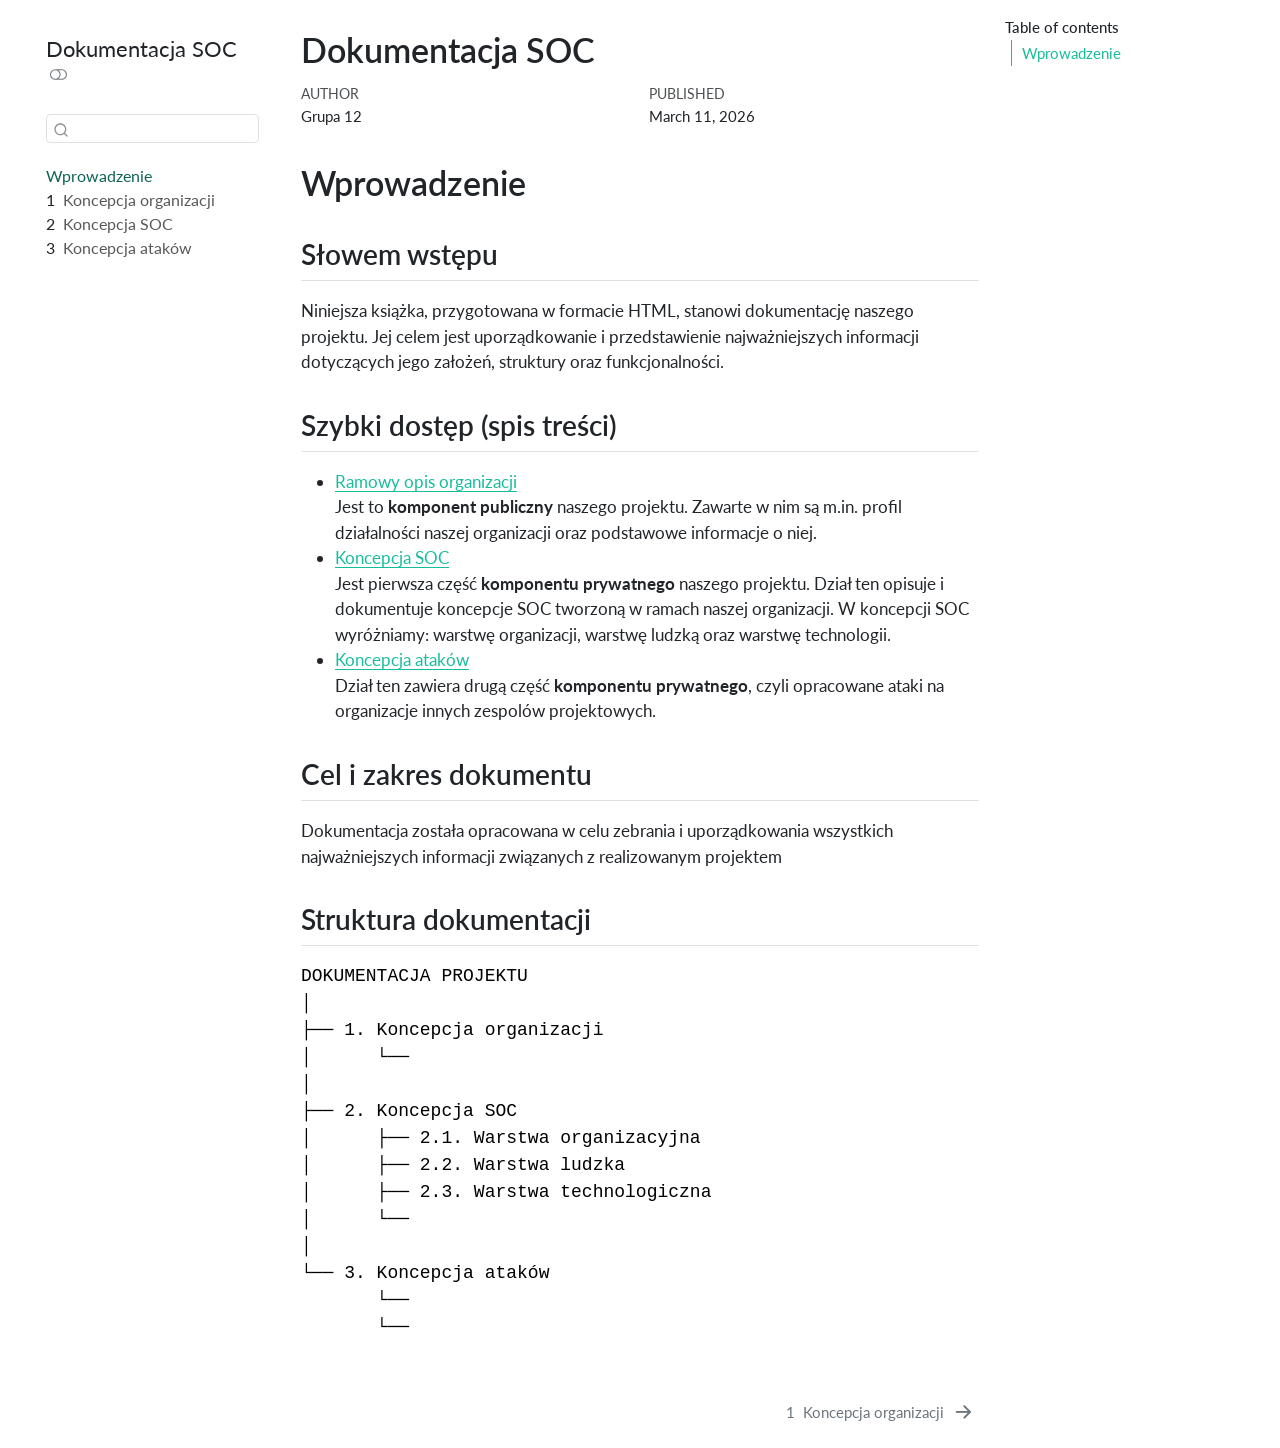
==== _book/index.html @ c085c629 "Initial commit" ====
<!DOCTYPE html>
<html xmlns="http://www.w3.org/1999/xhtml" lang="en" xml:lang="en"><head>

<meta charset="utf-8">
<meta name="generator" content="quarto-1.10.19">

<meta name="viewport" content="width=device-width, initial-scale=1.0, user-scalable=yes">

<meta name="author" content="Grupa 12">
<meta name="dcterms.date" content="2026-03-11">

<title>Dokumentacja SOC</title>
<style>
/* Default styles provided by pandoc.
** See https://pandoc.org/MANUAL.html#variables-for-html for config info.
*/
span.smallcaps{font-variant: small-caps;}
div.columns{display: flex; gap: 1.5em;}
div.column{flex: auto;}
@media screen {
div.columns{gap: min(4vw, 1.5em);}
div.column{overflow-x: auto;}
}
div.hanging-indent{margin-left: 1.5em; text-indent: -1.5em;}
ul.task-list{list-style: none;}
ul.task-list li input[type="checkbox"] {
  width: 0.8em;
  margin: 0 0.8em 0.2em -1em; /* quarto-specific, see https://github.com/quarto-dev/quarto-cli/issues/4556 */ 
  vertical-align: middle;
}
</style>


<script src="site_libs/quarto-nav/quarto-nav.js"></script>
<script src="site_libs/quarto-nav/headroom.min.js"></script>
<script src="site_libs/clipboard/clipboard.min.js"></script>
<script src="site_libs/quarto-search/autocomplete.umd.js"></script>
<script src="site_libs/quarto-search/fuse.min.js"></script>
<script src="site_libs/quarto-search/quarto-search.js"></script>
<meta name="quarto:offset" content="./">
<link href="./publiczny.html" rel="next">
<script src="site_libs/quarto-html/quarto.js" type="module"></script>
<script src="site_libs/quarto-html/tabsets/tabsets.js" type="module"></script>
<script src="site_libs/quarto-html/popper.min.js"></script>
<script src="site_libs/quarto-html/tippy.umd.min.js"></script>
<script src="site_libs/quarto-html/anchor.min.js"></script>
<link href="site_libs/quarto-html/tippy.css" rel="stylesheet">
<link href="site_libs/quarto-html/quarto-syntax-highlighting-bf27225e3a48a9273f3daa8f8e829971.css" rel="stylesheet" class="quarto-color-scheme" id="quarto-text-highlighting-styles">
<link href="site_libs/quarto-html/quarto-syntax-highlighting-dark-b626d73c4c936ccc3cb08be7d45d1df6.css" rel="stylesheet" class="quarto-color-scheme quarto-color-alternate" id="quarto-text-highlighting-styles">
<link href="site_libs/quarto-html/quarto-syntax-highlighting-bf27225e3a48a9273f3daa8f8e829971.css" rel="stylesheet" class="quarto-color-scheme-extra" id="quarto-text-highlighting-styles">
<script src="site_libs/bootstrap/bootstrap.min.js"></script>
<link href="site_libs/bootstrap/bootstrap-icons.css" rel="stylesheet">
<link href="site_libs/bootstrap/bootstrap-f07248834697d125d844cdaf4174b45d.min.css" rel="stylesheet" append-hash="true" class="quarto-color-scheme" id="quarto-bootstrap" data-mode="light">
<link href="site_libs/bootstrap/bootstrap-dark-a64f2b92d8b4b45ab5f5d9261e8b8c9d.min.css" rel="stylesheet" append-hash="true" class="quarto-color-scheme quarto-color-alternate" id="quarto-bootstrap" data-mode="dark">
<link href="site_libs/bootstrap/bootstrap-f07248834697d125d844cdaf4174b45d.min.css" rel="stylesheet" append-hash="true" class="quarto-color-scheme-extra" id="quarto-bootstrap" data-mode="light">
<script id="quarto-search-options" type="application/json">{
  "location": "sidebar",
  "copy-button": false,
  "collapse-after": 3,
  "panel-placement": "start",
  "type": "textbox",
  "limit": 50,
  "keyboard-shortcut": [
    "f",
    "/",
    "s"
  ],
  "show-item-context": false,
  "language": {
    "search-no-results-text": "No results",
    "search-matching-documents-text": "matching documents",
    "search-copy-link-title": "Copy link to search",
    "search-hide-matches-text": "Hide additional matches",
    "search-more-match-text": "more match in this document",
    "search-more-matches-text": "more matches in this document",
    "search-clear-button-title": "Clear",
    "search-text-placeholder": "",
    "search-detached-cancel-button-title": "Cancel",
    "search-submit-button-title": "Submit",
    "search-label": "Search"
  }
}</script>


</head>

<body class="nav-sidebar floating quarto-light"><script id="quarto-html-before-body" type="application/javascript">
    const toggleBodyColorMode = (bsSheetEl) => {
      const mode = bsSheetEl.getAttribute("data-mode");
      const bodyEl = window.document.querySelector("body");
      if (mode === "dark") {
        bodyEl.classList.add("quarto-dark");
        bodyEl.classList.remove("quarto-light");
      } else {
        bodyEl.classList.add("quarto-light");
        bodyEl.classList.remove("quarto-dark");
      }
    }
    const toggleBodyColorPrimary = () => {
      const bsSheetEl = window.document.querySelector("link#quarto-bootstrap:not([rel=disabled-stylesheet])");
      if (bsSheetEl) {
        toggleBodyColorMode(bsSheetEl);
      }
    }
    const setColorSchemeToggle = (alternate) => {
      const toggles = window.document.querySelectorAll('.quarto-color-scheme-toggle');
      for (let i=0; i < toggles.length; i++) {
        const toggle = toggles[i];
        if (toggle) {
          if (alternate) {
            toggle.classList.add("alternate");
          } else {
            toggle.classList.remove("alternate");
          }
        }
      }
    };
    const toggleColorMode = (alternate) => {
      // Switch the stylesheets
      const primaryStylesheets = window.document.querySelectorAll('link.quarto-color-scheme:not(.quarto-color-alternate)');
      const alternateStylesheets = window.document.querySelectorAll('link.quarto-color-scheme.quarto-color-alternate');
      manageTransitions('#quarto-margin-sidebar .nav-link', false);
      if (alternate) {
        // note: dark is layered on light, we don't disable primary!
        enableStylesheet(alternateStylesheets);
        for (const sheetNode of alternateStylesheets) {
          if (sheetNode.id === "quarto-bootstrap") {
            toggleBodyColorMode(sheetNode);
          }
        }
      } else {
        disableStylesheet(alternateStylesheets);
        enableStylesheet(primaryStylesheets)
        toggleBodyColorPrimary();
      }
      manageTransitions('#quarto-margin-sidebar .nav-link', true);
      // Switch the toggles
      setColorSchemeToggle(alternate)
      // Hack to workaround the fact that safari doesn't
      // properly recolor the scrollbar when toggling (#1455)
      if (navigator.userAgent.indexOf('Safari') > 0 && navigator.userAgent.indexOf('Chrome') == -1) {
        manageTransitions("body", false);
        window.scrollTo(0, 1);
        setTimeout(() => {
          window.scrollTo(0, 0);
          manageTransitions("body", true);
        }, 40);
      }
    }
    const disableStylesheet = (stylesheets) => {
      for (let i=0; i < stylesheets.length; i++) {
        const stylesheet = stylesheets[i];
        stylesheet.rel = 'disabled-stylesheet';
      }
    }
    const enableStylesheet = (stylesheets) => {
      for (let i=0; i < stylesheets.length; i++) {
        const stylesheet = stylesheets[i];
        if(stylesheet.rel !== 'stylesheet') { // for Chrome, which will still FOUC without this check
          stylesheet.rel = 'stylesheet';
        }
      }
    }
    const manageTransitions = (selector, allowTransitions) => {
      const els = window.document.querySelectorAll(selector);
      for (let i=0; i < els.length; i++) {
        const el = els[i];
        if (allowTransitions) {
          el.classList.remove('notransition');
        } else {
          el.classList.add('notransition');
        }
      }
    }
    const isFileUrl = () => {
      return window.location.protocol === 'file:';
    }
    const hasAlternateSentinel = () => {
      let styleSentinel = getColorSchemeSentinel();
      if (styleSentinel !== null) {
        return styleSentinel === "alternate";
      } else {
        return false;
      }
    }
    const setStyleSentinel = (alternate) => {
      const value = alternate ? "alternate" : "default";
      if (!isFileUrl()) {
        window.localStorage.setItem("quarto-color-scheme", value);
      } else {
        localAlternateSentinel = value;
      }
    }
    const getColorSchemeSentinel = () => {
      if (!isFileUrl()) {
        const storageValue = window.localStorage.getItem("quarto-color-scheme");
        return storageValue != null ? storageValue : localAlternateSentinel;
      } else {
        return localAlternateSentinel;
      }
    }
    const toggleGiscusIfUsed = (isAlternate, darkModeDefault) => {
      const baseTheme = document.querySelector('#giscus-base-theme')?.value ?? 'light';
      const alternateTheme = document.querySelector('#giscus-alt-theme')?.value ?? 'dark';
      let newTheme = '';
      if(authorPrefersDark) {
        newTheme = isAlternate ? baseTheme : alternateTheme;
      } else {
        newTheme = isAlternate ? alternateTheme : baseTheme;
      }
      const changeGiscusTheme = () => {
        // From: https://github.com/giscus/giscus/issues/336
        const sendMessage = (message) => {
          const iframe = document.querySelector('iframe.giscus-frame');
          if (!iframe) return;
          iframe.contentWindow.postMessage({ giscus: message }, 'https://giscus.app');
        }
        sendMessage({
          setConfig: {
            theme: newTheme
          }
        });
      }
      const isGiscussLoaded = window.document.querySelector('iframe.giscus-frame') !== null;
      if (isGiscussLoaded) {
        changeGiscusTheme();
      }
    };
    const authorPrefersDark = false;
    const darkModeDefault = authorPrefersDark;
      document.querySelector('link#quarto-text-highlighting-styles.quarto-color-scheme-extra').rel = 'disabled-stylesheet';
      document.querySelector('link#quarto-bootstrap.quarto-color-scheme-extra').rel = 'disabled-stylesheet';
    let localAlternateSentinel = darkModeDefault ? 'alternate' : 'default';
    // Dark / light mode switch
    window.quartoToggleColorScheme = () => {
      // Read the current dark / light value
      let toAlternate = !hasAlternateSentinel();
      toggleColorMode(toAlternate);
      setStyleSentinel(toAlternate);
      toggleGiscusIfUsed(toAlternate, darkModeDefault);
      window.dispatchEvent(new Event('resize'));
    };
    // Switch to dark mode if need be
    if (hasAlternateSentinel()) {
      toggleColorMode(true);
    } else {
      toggleColorMode(false);
    }
  </script>

<div id="quarto-search-results"></div>
  <header id="quarto-header" class="headroom fixed-top">
  <nav class="quarto-secondary-nav">
    <div class="container-fluid d-flex">
      <button type="button" class="quarto-btn-toggle btn" data-bs-toggle="collapse" role="button" data-bs-target=".quarto-sidebar-collapse-item" aria-controls="quarto-sidebar" aria-expanded="false" aria-label="Toggle sidebar navigation" onclick="if (window.quartoToggleHeadroom) { window.quartoToggleHeadroom(); }">
        <i class="bi bi-layout-text-sidebar-reverse"></i>
      </button>
        <nav class="quarto-page-breadcrumbs" aria-label="breadcrumb"><ol class="breadcrumb"><li class="breadcrumb-item"><a href="./index.html">Wprowadzenie</a></li></ol></nav>
        <a class="flex-grow-1" role="navigation" data-bs-toggle="collapse" data-bs-target=".quarto-sidebar-collapse-item" aria-controls="quarto-sidebar" aria-expanded="false" aria-label="Toggle sidebar navigation" onclick="if (window.quartoToggleHeadroom) { window.quartoToggleHeadroom(); }">      
        </a>
      <button type="button" class="btn quarto-search-button" aria-label="Search" onclick="window.quartoOpenSearch();">
        <i class="bi bi-search"></i>
      </button>
    </div>
  </nav>
</header>
<!-- content -->
<div id="quarto-content" class="quarto-container page-columns page-rows-contents page-layout-article">
<!-- sidebar -->
  <nav id="quarto-sidebar" class="sidebar collapse collapse-horizontal quarto-sidebar-collapse-item sidebar-navigation floating overflow-auto">
    <div class="pt-lg-2 mt-2 text-left sidebar-header">
    <div class="sidebar-title mb-0 py-0">
      <a href="./">Dokumentacja SOC</a> 
        <div class="sidebar-tools-main">
  <a href="" class="quarto-color-scheme-toggle quarto-navigation-tool  px-1" onclick="window.quartoToggleColorScheme(); return false;" title="Toggle dark mode"><i class="bi"></i></a>
</div>
    </div>
      </div>
        <div class="mt-2 flex-shrink-0 align-items-center">
        <div class="sidebar-search">
        <div id="quarto-search" class="" title="Search"></div>
        </div>
        </div>
    <div class="sidebar-menu-container"> 
    <ul class="list-unstyled mt-1">
        <li class="sidebar-item">
  <div class="sidebar-item-container"> 
  <a href="./index.html" class="sidebar-item-text sidebar-link active">
 <span class="menu-text">Wprowadzenie</span></a>
  </div>
</li>
        <li class="sidebar-item">
  <div class="sidebar-item-container"> 
  <a href="./publiczny.html" class="sidebar-item-text sidebar-link">
 <span class="menu-text"><span class="chapter-number">1</span>&nbsp; <span class="chapter-title">Koncepcja organizacji</span></span></a>
  </div>
</li>
        <li class="sidebar-item">
  <div class="sidebar-item-container"> 
  <a href="./soc.html" class="sidebar-item-text sidebar-link">
 <span class="menu-text"><span class="chapter-number">2</span>&nbsp; <span class="chapter-title">Koncepcja SOC</span></span></a>
  </div>
</li>
        <li class="sidebar-item">
  <div class="sidebar-item-container"> 
  <a href="./atak.html" class="sidebar-item-text sidebar-link">
 <span class="menu-text"><span class="chapter-number">3</span>&nbsp; <span class="chapter-title">Koncepcja ataków</span></span></a>
  </div>
</li>
    </ul>
    </div>
</nav>
<div id="quarto-sidebar-glass" class="quarto-sidebar-collapse-item" data-bs-toggle="collapse" data-bs-target=".quarto-sidebar-collapse-item"></div>
<!-- margin-sidebar -->
    <div id="quarto-margin-sidebar" class="sidebar margin-sidebar">
        <nav id="TOC" role="doc-toc" class="toc-active">
    <h2 id="toc-title">Table of contents</h2>
   
  <ul>
  <li><a href="#wprowadzenie" id="toc-wprowadzenie" class="nav-link active" data-scroll-target="#wprowadzenie">Wprowadzenie</a>
  <ul class="collapse">
  <li><a href="#słowem-wstępu" id="toc-słowem-wstępu" class="nav-link" data-scroll-target="#słowem-wstępu">Słowem wstępu</a></li>
  <li><a href="#szybki-dostęp-spis-treści" id="toc-szybki-dostęp-spis-treści" class="nav-link" data-scroll-target="#szybki-dostęp-spis-treści">Szybki dostęp (spis treści)</a></li>
  <li><a href="#cel-i-zakres-dokumentu" id="toc-cel-i-zakres-dokumentu" class="nav-link" data-scroll-target="#cel-i-zakres-dokumentu">Cel i zakres dokumentu</a></li>
  <li><a href="#struktura-dokumentacji" id="toc-struktura-dokumentacji" class="nav-link" data-scroll-target="#struktura-dokumentacji">Struktura dokumentacji</a></li>
  </ul></li>
  </ul>
</nav>
    </div>
<!-- main -->
<main class="content" id="quarto-document-content">


<header id="title-block-header" class="quarto-title-block default">
<div class="quarto-title">
<h1 class="title">Dokumentacja SOC</h1>
</div>



<div class="quarto-title-meta">

    <div>
    <div class="quarto-title-meta-heading">Author</div>
    <div class="quarto-title-meta-contents">
             <p>Grupa 12 </p>
          </div>
  </div>
    
    <div>
    <div class="quarto-title-meta-heading">Published</div>
    <div class="quarto-title-meta-contents">
      <p class="date">March 11, 2026</p>
    </div>
  </div>
  
    
  </div>
  


</header>


<section id="wprowadzenie" class="level1 unnumbered">
<h1 class="unnumbered">Wprowadzenie</h1>
<section id="słowem-wstępu" class="level2">
<h2 class="anchored" data-anchor-id="słowem-wstępu">Słowem wstępu</h2>
<p>Niniejsza książka, przygotowana w formacie HTML, stanowi dokumentację naszego projektu. Jej celem jest uporządkowanie i przedstawienie najważniejszych informacji dotyczących jego założeń, struktury oraz funkcjonalności.</p>
</section>
<section id="szybki-dostęp-spis-treści" class="level2">
<h2 class="anchored" data-anchor-id="szybki-dostęp-spis-treści">Szybki dostęp (spis treści)</h2>
<ul>
<li><a href="./publiczny.html">Ramowy opis organizacji</a> <br> Jest to <strong>komponent publiczny</strong> naszego projektu. Zawarte w nim są m.in. profil działalności naszej organizacji oraz podstawowe informacje o niej.</li>
<li><a href="./soc.html">Koncepcja SOC</a><br> Jest pierwsza część <strong>komponentu prywatnego</strong> naszego projektu. Dział ten opisuje i dokumentuje koncepcje SOC tworzoną w ramach naszej organizacji. W koncepcji SOC wyróżniamy: warstwę organizacji, warstwę ludzką oraz warstwę technologii.</li>
<li><a href="./atak.html">Koncepcja ataków</a><br> Dział ten zawiera drugą część <strong>komponentu prywatnego</strong>, czyli opracowane ataki na organizacje innych zespolów projektowych.</li>
</ul>
</section>
<section id="cel-i-zakres-dokumentu" class="level2">
<h2 class="anchored" data-anchor-id="cel-i-zakres-dokumentu">Cel i zakres dokumentu</h2>
<p>Dokumentacja została opracowana w celu zebrania i uporządkowania wszystkich najważniejszych informacji związanych z realizowanym projektem</p>
</section>
<section id="struktura-dokumentacji" class="level2">
<h2 class="anchored" data-anchor-id="struktura-dokumentacji">Struktura dokumentacji</h2>
<pre style="font-size: 18px;">DOKUMENTACJA PROJEKTU 
│
├── 1. Koncepcja organizacji
│      └──
│
├── 2. Koncepcja SOC
│      ├── 2.1. Warstwa organizacyjna
│      ├── 2.2. Warstwa ludzka
│      ├── 2.3. Warstwa technologiczna
│      └── 
│
└── 3. Koncepcja ataków
       └──
       └──
</pre>


</section>
</section>

</main> <!-- /main -->
<script id="quarto-html-after-body" type="application/javascript">
  window.document.addEventListener("DOMContentLoaded", function (event) {
    // Ensure there is a toggle, if there isn't float one in the top right
    if (window.document.querySelector('.quarto-color-scheme-toggle') === null) {
      const a = window.document.createElement('a');
      a.classList.add('top-right');
      a.classList.add('quarto-color-scheme-toggle');
      a.href = "";
      a.onclick = function() { try { window.quartoToggleColorScheme(); } catch {} return false; };
      const i = window.document.createElement("i");
      i.classList.add('bi');
      a.appendChild(i);
      window.document.body.appendChild(a);
    }
    setColorSchemeToggle(hasAlternateSentinel())
    const icon = "";
    const anchorJS = new window.AnchorJS();
    anchorJS.options = {
      placement: 'right',
      icon: icon
    };
    anchorJS.add('.anchored');
    const isCodeAnnotation = (el) => {
      for (const clz of el.classList) {
        if (clz.startsWith('code-annotation-')) {                     
          return true;
        }
      }
      return false;
    }
    const onCopySuccess = function(e) {
      // button target
      const button = e.trigger;
      // don't keep focus
      button.blur();
      // flash "checked"
      button.classList.add('code-copy-button-checked');
      var currentTitle = button.getAttribute("title");
      button.setAttribute("title", "Copied!");
      let tooltip;
      if (window.bootstrap) {
        button.setAttribute("data-bs-toggle", "tooltip");
        button.setAttribute("data-bs-placement", "left");
        button.setAttribute("data-bs-title", "Copied!");
        tooltip = new bootstrap.Tooltip(button, 
          { trigger: "manual", 
            customClass: "code-copy-button-tooltip",
            offset: [0, -8]});
        tooltip.show();    
      }
      setTimeout(function() {
        if (tooltip) {
          tooltip.hide();
          button.removeAttribute("data-bs-title");
          button.removeAttribute("data-bs-toggle");
          button.removeAttribute("data-bs-placement");
        }
        button.setAttribute("title", currentTitle);
        button.classList.remove('code-copy-button-checked');
      }, 1000);
      // clear code selection
      e.clearSelection();
    }
    const getTextToCopy = function(trigger) {
      const outerScaffold = trigger.parentElement.cloneNode(true);
      const codeEl = outerScaffold.querySelector('code');
      for (const childEl of codeEl.children) {
        if (isCodeAnnotation(childEl)) {
          childEl.remove();
        }
      }
      return codeEl.innerText;
    }
    const clipboard = new window.ClipboardJS('.code-copy-button:not([data-in-quarto-modal])', {
      text: getTextToCopy
    });
    clipboard.on('success', onCopySuccess);
    if (window.document.getElementById('quarto-embedded-source-code-modal')) {
      const clipboardModal = new window.ClipboardJS('.code-copy-button[data-in-quarto-modal]', {
        text: getTextToCopy,
        container: window.document.getElementById('quarto-embedded-source-code-modal')
      });
      clipboardModal.on('success', onCopySuccess);
    }
      var localhostRegex = new RegExp(/^(?:http|https):\/\/localhost\:?[0-9]*\//);
      var mailtoRegex = new RegExp(/^mailto:/);
        var filterRegex = new RegExp('/' + window.location.host + '/');
      var isInternal = (href) => {
          return filterRegex.test(href) || localhostRegex.test(href) || mailtoRegex.test(href);
      }
      // Inspect non-navigation links and adorn them if external
     var links = window.document.querySelectorAll('a[href]:not(.nav-link):not(.navbar-brand):not(.toc-action):not(.sidebar-link):not(.sidebar-item-toggle):not(.pagination-link):not(.no-external):not([aria-hidden]):not(.dropdown-item):not(.quarto-navigation-tool):not(.about-link)');
      for (var i=0; i<links.length; i++) {
        const link = links[i];
        if (!isInternal(link.href)) {
          // undo the damage that might have been done by quarto-nav.js in the case of
          // links that we want to consider external
          if (link.dataset.originalHref !== undefined) {
            link.href = link.dataset.originalHref;
          }
        }
      }
    function tippyHover(el, contentFn, onTriggerFn, onUntriggerFn) {
      const config = {
        allowHTML: true,
        maxWidth: 500,
        delay: 100,
        arrow: false,
        appendTo: function(el) {
            return el.parentElement;
        },
        interactive: true,
        interactiveBorder: 10,
        theme: 'quarto',
        placement: 'bottom-start',
      };
      if (contentFn) {
        config.content = contentFn;
      }
      if (onTriggerFn) {
        config.onTrigger = onTriggerFn;
      }
      if (onUntriggerFn) {
        config.onUntrigger = onUntriggerFn;
      }
      window.tippy(el, config); 
    }
    const noterefs = window.document.querySelectorAll('a[role="doc-noteref"]');
    for (var i=0; i<noterefs.length; i++) {
      const ref = noterefs[i];
      tippyHover(ref, function() {
        // use id or data attribute instead here
        let href = ref.getAttribute('data-footnote-href') || ref.getAttribute('href');
        try { href = new URL(href).hash; } catch {}
        const id = href.replace(/^#\/?/, "");
        const note = window.document.getElementById(id);
        if (note) {
          return note.innerHTML;
        } else {
          return "";
        }
      });
    }
    const xrefs = window.document.querySelectorAll('a.quarto-xref');
    const processXRef = (id, note) => {
      // Strip column container classes
      const stripColumnClz = (el) => {
        el.classList.remove("page-full", "page-columns");
        if (el.children) {
          for (const child of el.children) {
            stripColumnClz(child);
          }
        }
      }
      stripColumnClz(note)
      if (id === null || id.startsWith('sec-')) {
        // Special case sections, only their first couple elements
        const container = document.createElement("div");
        if (note.children && note.children.length > 2) {
          container.appendChild(note.children[0].cloneNode(true));
          for (let i = 1; i < note.children.length; i++) {
            const child = note.children[i];
            if (child.tagName === "P" && child.innerText === "") {
              continue;
            } else {
              container.appendChild(child.cloneNode(true));
              break;
            }
          }
          if (window.Quarto?.typesetMath) {
            window.Quarto.typesetMath(container);
          }
          return container.innerHTML
        } else {
          if (window.Quarto?.typesetMath) {
            window.Quarto.typesetMath(note);
          }
          return note.innerHTML;
        }
      } else {
        // Remove any anchor links if they are present
        const anchorLink = note.querySelector('a.anchorjs-link');
        if (anchorLink) {
          anchorLink.remove();
        }
        if (window.Quarto?.typesetMath) {
          window.Quarto.typesetMath(note);
        }
        if (note.classList.contains("callout")) {
          return note.outerHTML;
        } else {
          return note.innerHTML;
        }
      }
    }
    for (var i=0; i<xrefs.length; i++) {
      const xref = xrefs[i];
      tippyHover(xref, undefined, function(instance) {
        instance.disable();
        let url = xref.getAttribute('href');
        let hash = undefined; 
        if (url.startsWith('#')) {
          hash = url;
        } else {
          try { hash = new URL(url).hash; } catch {}
        }
        if (hash) {
          const id = hash.replace(/^#\/?/, "");
          const note = window.document.getElementById(id);
          if (note !== null) {
            try {
              const html = processXRef(id, note.cloneNode(true));
              instance.setContent(html);
            } finally {
              instance.enable();
              instance.show();
            }
          } else {
            // See if we can fetch this
            fetch(url.split('#')[0])
            .then(res => res.text())
            .then(html => {
              const parser = new DOMParser();
              const htmlDoc = parser.parseFromString(html, "text/html");
              const note = htmlDoc.getElementById(id);
              if (note !== null) {
                const html = processXRef(id, note);
                instance.setContent(html);
              } 
            }).finally(() => {
              instance.enable();
              instance.show();
            });
          }
        } else {
          // See if we can fetch a full url (with no hash to target)
          // This is a special case and we should probably do some content thinning / targeting
          fetch(url)
          .then(res => res.text())
          .then(html => {
            const parser = new DOMParser();
            const htmlDoc = parser.parseFromString(html, "text/html");
            const note = htmlDoc.querySelector('main.content');
            if (note !== null) {
              // This should only happen for chapter cross references
              // (since there is no id in the URL)
              // remove the first header
              if (note.children.length > 0 && note.children[0].tagName === "HEADER") {
                note.children[0].remove();
              }
              const html = processXRef(null, note);
              instance.setContent(html);
            } 
          }).finally(() => {
            instance.enable();
            instance.show();
          });
        }
      }, function(instance) {
      });
    }
        let selectedAnnoteEl;
        const selectorForAnnotation = ( cell, annotation) => {
          let cellAttr = 'data-code-cell="' + cell + '"';
          let lineAttr = 'data-code-annotation="' +  annotation + '"';
          const selector = 'span[' + cellAttr + '][' + lineAttr + ']';
          return selector;
        }
        const selectCodeLines = (annoteEl) => {
          const doc = window.document;
          const targetCell = annoteEl.getAttribute("data-target-cell");
          const targetAnnotation = annoteEl.getAttribute("data-target-annotation");
          const annoteSpan = window.document.querySelector(selectorForAnnotation(targetCell, targetAnnotation));
          const lines = annoteSpan.getAttribute("data-code-lines").split(",");
          const lineIds = lines.map((line) => {
            return targetCell + "-" + line;
          })
          let top = null;
          let height = null;
          let parent = null;
          if (lineIds.length > 0) {
              //compute the position of the single el (top and bottom and make a div)
              const el = window.document.getElementById(lineIds[0]);
              top = el.offsetTop;
              height = el.offsetHeight;
              parent = el.parentElement.parentElement;
            if (lineIds.length > 1) {
              const lastEl = window.document.getElementById(lineIds[lineIds.length - 1]);
              const bottom = lastEl.offsetTop + lastEl.offsetHeight;
              height = bottom - top;
            }
            if (top !== null && height !== null && parent !== null) {
              // cook up a div (if necessary) and position it 
              let div = window.document.getElementById("code-annotation-line-highlight");
              if (div === null) {
                div = window.document.createElement("div");
                div.setAttribute("id", "code-annotation-line-highlight");
                div.style.position = 'absolute';
                parent.appendChild(div);
              }
              div.style.top = top - 2 + "px";
              div.style.height = height + 4 + "px";
              div.style.left = 0;
              let gutterDiv = window.document.getElementById("code-annotation-line-highlight-gutter");
              if (gutterDiv === null) {
                gutterDiv = window.document.createElement("div");
                gutterDiv.setAttribute("id", "code-annotation-line-highlight-gutter");
                gutterDiv.style.position = 'absolute';
                const codeCell = window.document.getElementById(targetCell);
                const gutter = codeCell.querySelector('.code-annotation-gutter');
                gutter.appendChild(gutterDiv);
              }
              gutterDiv.style.top = top - 2 + "px";
              gutterDiv.style.height = height + 4 + "px";
            }
            selectedAnnoteEl = annoteEl;
          }
        };
        const unselectCodeLines = () => {
          const elementsIds = ["code-annotation-line-highlight", "code-annotation-line-highlight-gutter"];
          elementsIds.forEach((elId) => {
            const div = window.document.getElementById(elId);
            if (div) {
              div.remove();
            }
          });
          selectedAnnoteEl = undefined;
        };
          // Handle positioning of the toggle
      window.addEventListener(
        "resize",
        throttle(() => {
          elRect = undefined;
          if (selectedAnnoteEl) {
            selectCodeLines(selectedAnnoteEl);
          }
        }, 10)
      );
      function throttle(fn, ms) {
      let throttle = false;
      let timer;
        return (...args) => {
          if(!throttle) { // first call gets through
              fn.apply(this, args);
              throttle = true;
          } else { // all the others get throttled
              if(timer) clearTimeout(timer); // cancel #2
              timer = setTimeout(() => {
                fn.apply(this, args);
                timer = throttle = false;
              }, ms);
          }
        };
      }
        // Attach click handler to the DT
        const annoteDls = window.document.querySelectorAll('dt[data-target-cell]');
        for (const annoteDlNode of annoteDls) {
          annoteDlNode.addEventListener('click', (event) => {
            const clickedEl = event.target;
            if (clickedEl !== selectedAnnoteEl) {
              unselectCodeLines();
              const activeEl = window.document.querySelector('dt[data-target-cell].code-annotation-active');
              if (activeEl) {
                activeEl.classList.remove('code-annotation-active');
              }
              selectCodeLines(clickedEl);
              clickedEl.classList.add('code-annotation-active');
            } else {
              // Unselect the line
              unselectCodeLines();
              clickedEl.classList.remove('code-annotation-active');
            }
          });
        }
    const findCites = (el) => {
      const parentEl = el.parentElement;
      if (parentEl) {
        const cites = parentEl.dataset.cites;
        if (cites) {
          return {
            el,
            cites: cites.split(' ')
          };
        } else {
          return findCites(el.parentElement)
        }
      } else {
        return undefined;
      }
    };
    var bibliorefs = window.document.querySelectorAll('a[role="doc-biblioref"]');
    for (var i=0; i<bibliorefs.length; i++) {
      const ref = bibliorefs[i];
      const citeInfo = findCites(ref);
      if (citeInfo) {
        tippyHover(citeInfo.el, function() {
          var popup = window.document.createElement('div');
          citeInfo.cites.forEach(function(cite) {
            var citeDiv = window.document.createElement('div');
            citeDiv.classList.add('hanging-indent');
            citeDiv.classList.add('csl-entry');
            var biblioDiv = window.document.getElementById('ref-' + cite);
            if (biblioDiv) {
              citeDiv.innerHTML = biblioDiv.innerHTML;
            }
            popup.appendChild(citeDiv);
          });
          return popup.innerHTML;
        });
      }
    }
  });
  </script>
<nav class="page-navigation">
  <div class="nav-page nav-page-previous">
  </div>
  <div class="nav-page nav-page-next">
      <a href="./publiczny.html" class="pagination-link" aria-label="Koncepcja organizacji">
        <span class="nav-page-text"><span class="chapter-number">1</span>&nbsp; <span class="chapter-title">Koncepcja organizacji</span></span> <i class="bi bi-arrow-right-short"></i>
      </a>
  </div>
</nav>
</div> <!-- /content -->




</body></html>
---- _book/site_libs/quarto-html/tippy.css ----
.tippy-box[data-animation=fade][data-state=hidden]{opacity:0}[data-tippy-root]{max-width:calc(100vw - 10px)}.tippy-box{position:relative;background-color:#333;color:#fff;border-radius:4px;font-size:14px;line-height:1.4;white-space:normal;outline:0;transition-property:transform,visibility,opacity}.tippy-box[data-placement^=top]>.tippy-arrow{bottom:0}.tippy-box[data-placement^=top]>.tippy-arrow:before{bottom:-7px;left:0;border-width:8px 8px 0;border-top-color:initial;transform-origin:center top}.tippy-box[data-placement^=bottom]>.tippy-arrow{top:0}.tippy-box[data-placement^=bottom]>.tippy-arrow:before{top:-7px;left:0;border-width:0 8px 8px;border-bottom-color:initial;transform-origin:center bottom}.tippy-box[data-placement^=left]>.tippy-arrow{right:0}.tippy-box[data-placement^=left]>.tippy-arrow:before{border-width:8px 0 8px 8px;border-left-color:initial;right:-7px;transform-origin:center left}.tippy-box[data-placement^=right]>.tippy-arrow{left:0}.tippy-box[data-placement^=right]>.tippy-arrow:before{left:-7px;border-width:8px 8px 8px 0;border-right-color:initial;transform-origin:center right}.tippy-box[data-inertia][data-state=visible]{transition-timing-function:cubic-bezier(.54,1.5,.38,1.11)}.tippy-arrow{width:16px;height:16px;color:#333}.tippy-arrow:before{content:"";position:absolute;border-color:transparent;border-style:solid}.tippy-content{position:relative;padding:5px 9px;z-index:1}
---- _book/site_libs/quarto-html/quarto-syntax-highlighting-bf27225e3a48a9273f3daa8f8e829971.css ----
/* quarto syntax highlight colors */
:root {
  --quarto-hl-ot-color: #003B4F;
  --quarto-hl-at-color: #657422;
  --quarto-hl-ss-color: #20794D;
  --quarto-hl-an-color: #5E5E5E;
  --quarto-hl-fu-color: #4758AB;
  --quarto-hl-st-color: #20794D;
  --quarto-hl-cf-color: #003B4F;
  --quarto-hl-op-color: #5E5E5E;
  --quarto-hl-er-color: #AD0000;
  --quarto-hl-bn-color: #AD0000;
  --quarto-hl-al-color: #AD0000;
  --quarto-hl-va-color: #111111;
  --quarto-hl-bu-color: inherit;
  --quarto-hl-ex-color: inherit;
  --quarto-hl-pp-color: #AD0000;
  --quarto-hl-in-color: #5E5E5E;
  --quarto-hl-vs-color: #20794D;
  --quarto-hl-wa-color: #5E5E5E;
  --quarto-hl-do-color: #5E5E5E;
  --quarto-hl-im-color: #00769E;
  --quarto-hl-ch-color: #20794D;
  --quarto-hl-dt-color: #AD0000;
  --quarto-hl-fl-color: #AD0000;
  --quarto-hl-co-color: #5E5E5E;
  --quarto-hl-cv-color: #5E5E5E;
  --quarto-hl-cn-color: #8f5902;
  --quarto-hl-sc-color: #5E5E5E;
  --quarto-hl-dv-color: #AD0000;
  --quarto-hl-kw-color: #003B4F;
}

/* other quarto variables */
:root {
  --quarto-font-monospace: SFMono-Regular, Menlo, Monaco, Consolas, "Liberation Mono", "Courier New", monospace;
}

/* syntax highlight based on Pandoc's rules */
pre > code.sourceCode > span {
  color: #003B4F;
}

code.sourceCode > span {
  color: #003B4F;
}

div.sourceCode,
div.sourceCode pre.sourceCode {
  color: #003B4F;
}

/* Normal */
code span {
  color: #003B4F;
}

/* Alert */
code span.al {
  color: #AD0000;
  font-style: inherit;
}

/* Annotation */
code span.an {
  color: #5E5E5E;
  font-style: inherit;
}

/* Attribute */
code span.at {
  color: #657422;
  font-style: inherit;
}

/* BaseN */
code span.bn {
  color: #AD0000;
  font-style: inherit;
}

/* BuiltIn */
code span.bu {
  font-style: inherit;
}

/* ControlFlow */
code span.cf {
  color: #003B4F;
  font-weight: bold;
  font-style: inherit;
}

/* Char */
code span.ch {
  color: #20794D;
  font-style: inherit;
}

/* Constant */
code span.cn {
  color: #8f5902;
  font-style: inherit;
}

/* Comment */
code span.co {
  color: #5E5E5E;
  font-style: inherit;
}

/* CommentVar */
code span.cv {
  color: #5E5E5E;
  font-style: italic;
}

/* Documentation */
code span.do {
  color: #5E5E5E;
  font-style: italic;
}

/* DataType */
code span.dt {
  color: #AD0000;
  font-style: inherit;
}

/* DecVal */
code span.dv {
  color: #AD0000;
  font-style: inherit;
}

/* Error */
code span.er {
  color: #AD0000;
  font-style: inherit;
}

/* Extension */
code span.ex {
  font-style: inherit;
}

/* Float */
code span.fl {
  color: #AD0000;
  font-style: inherit;
}

/* Function */
code span.fu {
  color: #4758AB;
  font-style: inherit;
}

/* Import */
code span.im {
  color: #00769E;
  font-style: inherit;
}

/* Information */
code span.in {
  color: #5E5E5E;
  font-style: inherit;
}

/* Keyword */
code span.kw {
  color: #003B4F;
  font-weight: bold;
  font-style: inherit;
}

/* Operator */
code span.op {
  color: #5E5E5E;
  font-style: inherit;
}

/* Other */
code span.ot {
  color: #003B4F;
  font-style: inherit;
}

/* Preprocessor */
code span.pp {
  color: #AD0000;
  font-style: inherit;
}

/* SpecialChar */
code span.sc {
  color: #5E5E5E;
  font-style: inherit;
}

/* SpecialString */
code span.ss {
  color: #20794D;
  font-style: inherit;
}

/* String */
code span.st {
  color: #20794D;
  font-style: inherit;
}

/* Variable */
code span.va {
  color: #111111;
  font-style: inherit;
}

/* VerbatimString */
code span.vs {
  color: #20794D;
  font-style: inherit;
}

/* Warning */
code span.wa {
  color: #5E5E5E;
  font-style: italic;
}

.prevent-inlining {
  content: "</";
}

/*# sourceMappingURL=8be38f48d34c45af72792cbd699585e7.css.map */
---- _book/site_libs/quarto-html/quarto-syntax-highlighting-dark-b626d73c4c936ccc3cb08be7d45d1df6.css ----
/* quarto syntax highlight colors */
:root {
  --quarto-hl-al-color: #f07178;
  --quarto-hl-an-color: #d4d0ab;
  --quarto-hl-at-color: #00e0e0;
  --quarto-hl-bn-color: #d4d0ab;
  --quarto-hl-bu-color: #abe338;
  --quarto-hl-ch-color: #abe338;
  --quarto-hl-co-color: #f8f8f2;
  --quarto-hl-cv-color: #ffd700;
  --quarto-hl-cn-color: #ffd700;
  --quarto-hl-cf-color: #ffa07a;
  --quarto-hl-dt-color: #ffa07a;
  --quarto-hl-dv-color: #d4d0ab;
  --quarto-hl-do-color: #f8f8f2;
  --quarto-hl-er-color: #f07178;
  --quarto-hl-ex-color: #00e0e0;
  --quarto-hl-fl-color: #d4d0ab;
  --quarto-hl-fu-color: #ffa07a;
  --quarto-hl-im-color: #abe338;
  --quarto-hl-in-color: #d4d0ab;
  --quarto-hl-kw-color: #ffa07a;
  --quarto-hl-op-color: #ffa07a;
  --quarto-hl-ot-color: #00e0e0;
  --quarto-hl-pp-color: #dcc6e0;
  --quarto-hl-re-color: #00e0e0;
  --quarto-hl-sc-color: #abe338;
  --quarto-hl-ss-color: #abe338;
  --quarto-hl-st-color: #abe338;
  --quarto-hl-va-color: #00e0e0;
  --quarto-hl-vs-color: #abe338;
  --quarto-hl-wa-color: #dcc6e0;
}

/* other quarto variables */
:root {
  --quarto-font-monospace: SFMono-Regular, Menlo, Monaco, Consolas, "Liberation Mono", "Courier New", monospace;
}

/* syntax highlight based on Pandoc's rules */
pre > code.sourceCode > span {
  color: #f8f8f2;
}

code.sourceCode > span {
  color: #f8f8f2;
}

div.sourceCode,
div.sourceCode pre.sourceCode {
  color: #f8f8f2;
}

/* Normal */
code span {
  color: #f8f8f2;
}

/* Alert */
code span.al {
  color: #f07178;
}

/* Annotation */
code span.an {
  color: #d4d0ab;
}

/* Attribute */
code span.at {
  color: #00e0e0;
}

/* BaseN */
code span.bn {
  color: #d4d0ab;
}

/* BuiltIn */
code span.bu {
  color: #abe338;
}

/* ControlFlow */
code span.cf {
  font-weight: bold;
  color: #ffa07a;
}

/* Char */
code span.ch {
  color: #abe338;
}

/* Constant */
code span.cn {
  color: #ffd700;
}

/* Comment */
code span.co {
  font-style: italic;
  color: #f8f8f2;
}

/* CommentVar */
code span.cv {
  color: #ffd700;
}

/* Documentation */
code span.do {
  color: #f8f8f2;
}

/* DataType */
code span.dt {
  color: #ffa07a;
}

/* DecVal */
code span.dv {
  color: #d4d0ab;
}

/* Error */
code span.er {
  color: #f07178;
  text-decoration: underline;
}

/* Extension */
code span.ex {
  font-weight: bold;
  color: #00e0e0;
}

/* Float */
code span.fl {
  color: #d4d0ab;
}

/* Function */
code span.fu {
  color: #ffa07a;
}

/* Import */
code span.im {
  color: #abe338;
}

/* Information */
code span.in {
  color: #d4d0ab;
}

/* Keyword */
code span.kw {
  font-weight: bold;
  color: #ffa07a;
}

/* Operator */
code span.op {
  color: #ffa07a;
}

/* Other */
code span.ot {
  color: #00e0e0;
}

/* Preprocessor */
code span.pp {
  color: #dcc6e0;
}

/* RegionMarker */
code span.re {
  background-color: #f8f8f2;
  color: #00e0e0;
}

/* SpecialChar */
code span.sc {
  color: #abe338;
}

/* SpecialString */
code span.ss {
  color: #abe338;
}

/* String */
code span.st {
  color: #abe338;
}

/* Variable */
code span.va {
  color: #00e0e0;
}

/* VerbatimString */
code span.vs {
  color: #abe338;
}

/* Warning */
code span.wa {
  color: #dcc6e0;
}

.prevent-inlining {
  content: "</";
}

/*# sourceMappingURL=a269c63e8167c3ae395728e86feb0848.css.map */
---- _book/site_libs/quarto-html/quarto-syntax-highlighting-bf27225e3a48a9273f3daa8f8e829971.css ----
/* quarto syntax highlight colors */
:root {
  --quarto-hl-ot-color: #003B4F;
  --quarto-hl-at-color: #657422;
  --quarto-hl-ss-color: #20794D;
  --quarto-hl-an-color: #5E5E5E;
  --quarto-hl-fu-color: #4758AB;
  --quarto-hl-st-color: #20794D;
  --quarto-hl-cf-color: #003B4F;
  --quarto-hl-op-color: #5E5E5E;
  --quarto-hl-er-color: #AD0000;
  --quarto-hl-bn-color: #AD0000;
  --quarto-hl-al-color: #AD0000;
  --quarto-hl-va-color: #111111;
  --quarto-hl-bu-color: inherit;
  --quarto-hl-ex-color: inherit;
  --quarto-hl-pp-color: #AD0000;
  --quarto-hl-in-color: #5E5E5E;
  --quarto-hl-vs-color: #20794D;
  --quarto-hl-wa-color: #5E5E5E;
  --quarto-hl-do-color: #5E5E5E;
  --quarto-hl-im-color: #00769E;
  --quarto-hl-ch-color: #20794D;
  --quarto-hl-dt-color: #AD0000;
  --quarto-hl-fl-color: #AD0000;
  --quarto-hl-co-color: #5E5E5E;
  --quarto-hl-cv-color: #5E5E5E;
  --quarto-hl-cn-color: #8f5902;
  --quarto-hl-sc-color: #5E5E5E;
  --quarto-hl-dv-color: #AD0000;
  --quarto-hl-kw-color: #003B4F;
}

/* other quarto variables */
:root {
  --quarto-font-monospace: SFMono-Regular, Menlo, Monaco, Consolas, "Liberation Mono", "Courier New", monospace;
}

/* syntax highlight based on Pandoc's rules */
pre > code.sourceCode > span {
  color: #003B4F;
}

code.sourceCode > span {
  color: #003B4F;
}

div.sourceCode,
div.sourceCode pre.sourceCode {
  color: #003B4F;
}

/* Normal */
code span {
  color: #003B4F;
}

/* Alert */
code span.al {
  color: #AD0000;
  font-style: inherit;
}

/* Annotation */
code span.an {
  color: #5E5E5E;
  font-style: inherit;
}

/* Attribute */
code span.at {
  color: #657422;
  font-style: inherit;
}

/* BaseN */
code span.bn {
  color: #AD0000;
  font-style: inherit;
}

/* BuiltIn */
code span.bu {
  font-style: inherit;
}

/* ControlFlow */
code span.cf {
  color: #003B4F;
  font-weight: bold;
  font-style: inherit;
}

/* Char */
code span.ch {
  color: #20794D;
  font-style: inherit;
}

/* Constant */
code span.cn {
  color: #8f5902;
  font-style: inherit;
}

/* Comment */
code span.co {
  color: #5E5E5E;
  font-style: inherit;
}

/* CommentVar */
code span.cv {
  color: #5E5E5E;
  font-style: italic;
}

/* Documentation */
code span.do {
  color: #5E5E5E;
  font-style: italic;
}

/* DataType */
code span.dt {
  color: #AD0000;
  font-style: inherit;
}

/* DecVal */
code span.dv {
  color: #AD0000;
  font-style: inherit;
}

/* Error */
code span.er {
  color: #AD0000;
  font-style: inherit;
}

/* Extension */
code span.ex {
  font-style: inherit;
}

/* Float */
code span.fl {
  color: #AD0000;
  font-style: inherit;
}

/* Function */
code span.fu {
  color: #4758AB;
  font-style: inherit;
}

/* Import */
code span.im {
  color: #00769E;
  font-style: inherit;
}

/* Information */
code span.in {
  color: #5E5E5E;
  font-style: inherit;
}

/* Keyword */
code span.kw {
  color: #003B4F;
  font-weight: bold;
  font-style: inherit;
}

/* Operator */
code span.op {
  color: #5E5E5E;
  font-style: inherit;
}

/* Other */
code span.ot {
  color: #003B4F;
  font-style: inherit;
}

/* Preprocessor */
code span.pp {
  color: #AD0000;
  font-style: inherit;
}

/* SpecialChar */
code span.sc {
  color: #5E5E5E;
  font-style: inherit;
}

/* SpecialString */
code span.ss {
  color: #20794D;
  font-style: inherit;
}

/* String */
code span.st {
  color: #20794D;
  font-style: inherit;
}

/* Variable */
code span.va {
  color: #111111;
  font-style: inherit;
}

/* VerbatimString */
code span.vs {
  color: #20794D;
  font-style: inherit;
}

/* Warning */
code span.wa {
  color: #5E5E5E;
  font-style: italic;
}

.prevent-inlining {
  content: "</";
}

/*# sourceMappingURL=8be38f48d34c45af72792cbd699585e7.css.map */
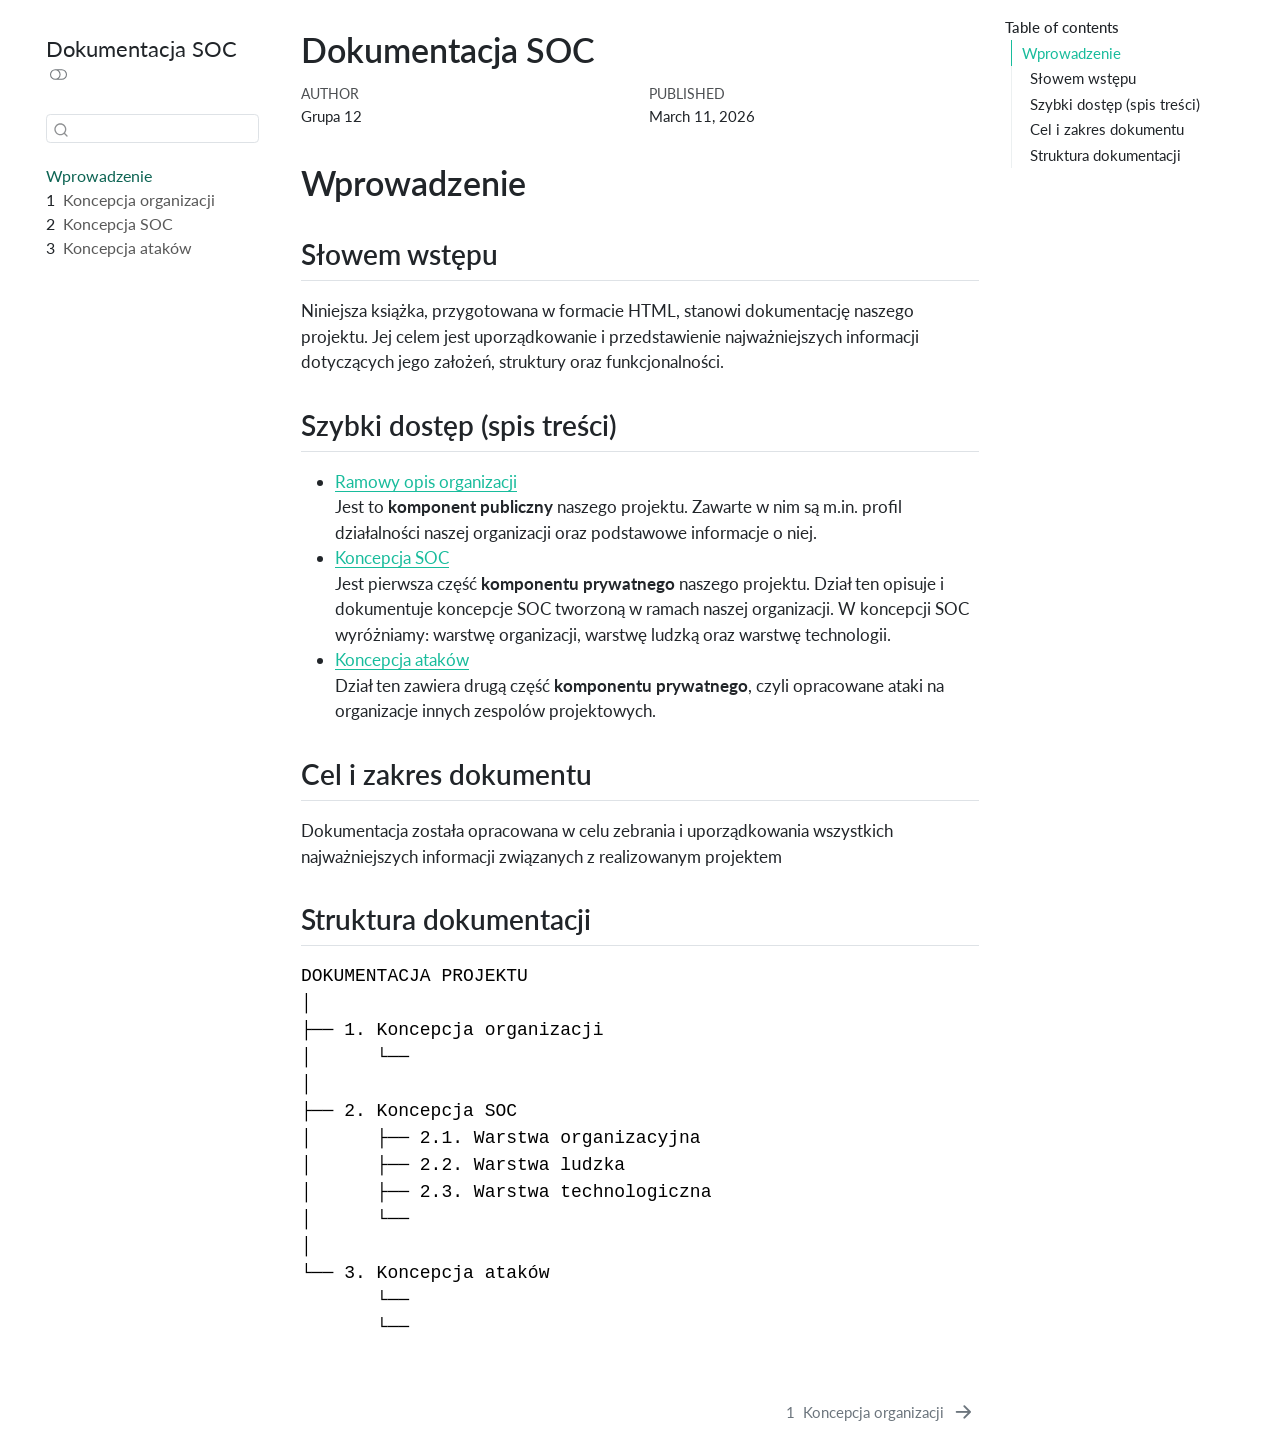
==== commit 1f4cfbe3: "Dodatek" ====
--- a/_book/index.html
+++ b/_book/index.html
@@ -2,7 +2,7 @@
 <html xmlns="http://www.w3.org/1999/xhtml" lang="en" xml:lang="en"><head>
 
 <meta charset="utf-8">
-<meta name="generator" content="quarto-1.10.19">
+<meta name="generator" content="quarto-1.11.9">
 
 <meta name="viewport" content="width=device-width, initial-scale=1.0, user-scalable=yes">
 
@@ -41,18 +41,19 @@
 <link href="./publiczny.html" rel="next">
 <script src="site_libs/quarto-html/quarto.js" type="module"></script>
 <script src="site_libs/quarto-html/tabsets/tabsets.js" type="module"></script>
+<script src="site_libs/quarto-html/scrollable-regions/scrollable-regions.js" type="module"></script>
 <script src="site_libs/quarto-html/popper.min.js"></script>
 <script src="site_libs/quarto-html/tippy.umd.min.js"></script>
 <script src="site_libs/quarto-html/anchor.min.js"></script>
 <link href="site_libs/quarto-html/tippy.css" rel="stylesheet">
-<link href="site_libs/quarto-html/quarto-syntax-highlighting-bf27225e3a48a9273f3daa8f8e829971.css" rel="stylesheet" class="quarto-color-scheme" id="quarto-text-highlighting-styles">
-<link href="site_libs/quarto-html/quarto-syntax-highlighting-dark-b626d73c4c936ccc3cb08be7d45d1df6.css" rel="stylesheet" class="quarto-color-scheme quarto-color-alternate" id="quarto-text-highlighting-styles">
-<link href="site_libs/quarto-html/quarto-syntax-highlighting-bf27225e3a48a9273f3daa8f8e829971.css" rel="stylesheet" class="quarto-color-scheme-extra" id="quarto-text-highlighting-styles">
+<link href="site_libs/quarto-html/quarto-syntax-highlighting-63b5708e65d6cd79cd7618c58d0c21e7.css" rel="stylesheet" class="quarto-color-scheme" id="quarto-text-highlighting-styles">
+<link href="site_libs/quarto-html/quarto-syntax-highlighting-dark-447e42e69aaa9833c0ba1b986f430b20.css" rel="stylesheet" class="quarto-color-scheme quarto-color-alternate" id="quarto-text-highlighting-styles">
+<link href="site_libs/quarto-html/quarto-syntax-highlighting-63b5708e65d6cd79cd7618c58d0c21e7.css" rel="stylesheet" class="quarto-color-scheme-extra" id="quarto-text-highlighting-styles">
 <script src="site_libs/bootstrap/bootstrap.min.js"></script>
 <link href="site_libs/bootstrap/bootstrap-icons.css" rel="stylesheet">
-<link href="site_libs/bootstrap/bootstrap-f07248834697d125d844cdaf4174b45d.min.css" rel="stylesheet" append-hash="true" class="quarto-color-scheme" id="quarto-bootstrap" data-mode="light">
-<link href="site_libs/bootstrap/bootstrap-dark-a64f2b92d8b4b45ab5f5d9261e8b8c9d.min.css" rel="stylesheet" append-hash="true" class="quarto-color-scheme quarto-color-alternate" id="quarto-bootstrap" data-mode="dark">
-<link href="site_libs/bootstrap/bootstrap-f07248834697d125d844cdaf4174b45d.min.css" rel="stylesheet" append-hash="true" class="quarto-color-scheme-extra" id="quarto-bootstrap" data-mode="light">
+<link href="site_libs/bootstrap/bootstrap-2ceeb721246cfef7b225c4d2d7cd7b65.min.css" rel="stylesheet" append-hash="true" class="quarto-color-scheme" id="quarto-bootstrap" data-mode="light">
+<link href="site_libs/bootstrap/bootstrap-dark-fefff8e186b1516f209931e3da63af10.min.css" rel="stylesheet" append-hash="true" class="quarto-color-scheme quarto-color-alternate" id="quarto-bootstrap" data-mode="dark">
+<link href="site_libs/bootstrap/bootstrap-2ceeb721246cfef7b225c4d2d7cd7b65.min.css" rel="stylesheet" append-hash="true" class="quarto-color-scheme-extra" id="quarto-bootstrap" data-mode="light">
 <script id="quarto-search-options" type="application/json">{
   "location": "sidebar",
   "copy-button": false,
@@ -84,7 +85,7 @@
 
 </head>
 
-<body class="nav-sidebar floating quarto-light"><script id="quarto-html-before-body" type="application/javascript">
+<body class="nav-sidebar floating quarto-light"><a id="quarto-skip-link" class="visually-hidden-focusable" href="#quarto-document-content">Skip to main content</a><script id="quarto-html-before-body" type="application/javascript">
     const toggleBodyColorMode = (bsSheetEl) => {
       const mode = bsSheetEl.getAttribute("data-mode");
       const bodyEl = window.document.querySelector("body");
@@ -107,6 +108,7 @@
       for (let i=0; i < toggles.length; i++) {
         const toggle = toggles[i];
         if (toggle) {
+          toggle.setAttribute("aria-checked", alternate ? "true" : "false");
           if (alternate) {
             toggle.classList.add("alternate");
           } else {
@@ -136,13 +138,19 @@
       manageTransitions('#quarto-margin-sidebar .nav-link', true);
       // Switch the toggles
       setColorSchemeToggle(alternate)
-      // Hack to workaround the fact that safari doesn't
-      // properly recolor the scrollbar when toggling (#1455)
+    }
+    // Hack to workaround the fact that safari doesn't
+    // properly recolor the scrollbar when toggling (#1455).
+    // Not run on load: stylesheets are set before first paint there, and
+    // scrolling would undo the scroll to a URL fragment (#14973).
+    // The one pixel nudge keeps the reader where they were.
+    const refreshSafariScrollbar = () => {
       if (navigator.userAgent.indexOf('Safari') > 0 && navigator.userAgent.indexOf('Chrome') == -1) {
         manageTransitions("body", false);
-        window.scrollTo(0, 1);
+        const scrollY = window.scrollY;
+        window.scrollTo(0, scrollY > 0 ? scrollY - 1 : 1);
         setTimeout(() => {
-          window.scrollTo(0, 0);
+          window.scrollTo(0, scrollY);
           manageTransitions("body", true);
         }, 40);
       }
@@ -236,6 +244,7 @@
       // Read the current dark / light value
       let toAlternate = !hasAlternateSentinel();
       toggleColorMode(toAlternate);
+      refreshSafariScrollbar();
       setStyleSentinel(toAlternate);
       toggleGiscusIfUsed(toAlternate, darkModeDefault);
       window.dispatchEvent(new Event('resize'));
@@ -250,13 +259,13 @@
 
 <div id="quarto-search-results"></div>
   <header id="quarto-header" class="headroom fixed-top">
-  <nav class="quarto-secondary-nav">
+  <nav class="quarto-secondary-nav" aria-label="Toolbar">
     <div class="container-fluid d-flex">
       <button type="button" class="quarto-btn-toggle btn" data-bs-toggle="collapse" role="button" data-bs-target=".quarto-sidebar-collapse-item" aria-controls="quarto-sidebar" aria-expanded="false" aria-label="Toggle sidebar navigation" onclick="if (window.quartoToggleHeadroom) { window.quartoToggleHeadroom(); }">
         <i class="bi bi-layout-text-sidebar-reverse"></i>
       </button>
-        <nav class="quarto-page-breadcrumbs" aria-label="breadcrumb"><ol class="breadcrumb"><li class="breadcrumb-item"><a href="./index.html">Wprowadzenie</a></li></ol></nav>
-        <a class="flex-grow-1" role="navigation" data-bs-toggle="collapse" data-bs-target=".quarto-sidebar-collapse-item" aria-controls="quarto-sidebar" aria-expanded="false" aria-label="Toggle sidebar navigation" onclick="if (window.quartoToggleHeadroom) { window.quartoToggleHeadroom(); }">      
+        <nav class="quarto-page-breadcrumbs" aria-label="Breadcrumbs"><ol class="breadcrumb"><li class="breadcrumb-item"><a href="./index.html">Wprowadzenie</a></li></ol></nav>
+        <a class="flex-grow-1" data-bs-toggle="collapse" data-bs-target=".quarto-sidebar-collapse-item" onclick="if (window.quartoToggleHeadroom) { window.quartoToggleHeadroom(); }">      
         </a>
       <button type="button" class="btn quarto-search-button" aria-label="Search" onclick="window.quartoOpenSearch();">
         <i class="bi bi-search"></i>
@@ -267,12 +276,12 @@
 <!-- content -->
 <div id="quarto-content" class="quarto-container page-columns page-rows-contents page-layout-article">
 <!-- sidebar -->
-  <nav id="quarto-sidebar" class="sidebar collapse collapse-horizontal quarto-sidebar-collapse-item sidebar-navigation floating overflow-auto">
+  <nav id="quarto-sidebar" class="sidebar collapse collapse-horizontal quarto-sidebar-collapse-item sidebar-navigation floating overflow-auto" aria-label="Site">
     <div class="pt-lg-2 mt-2 text-left sidebar-header">
     <div class="sidebar-title mb-0 py-0">
       <a href="./">Dokumentacja SOC</a> 
         <div class="sidebar-tools-main">
-  <a href="" class="quarto-color-scheme-toggle quarto-navigation-tool  px-1" onclick="window.quartoToggleColorScheme(); return false;" title="Toggle dark mode"><i class="bi"></i></a>
+  <button type="button" role="switch" aria-checked="false" class="quarto-color-scheme-toggle quarto-navigation-tool  px-1" onclick="window.quartoToggleColorScheme(); return false;" title="Toggle dark mode" aria-label="Toggle dark mode"><i class="bi"></i></button>
 </div>
     </div>
       </div>
@@ -313,7 +322,7 @@
 <div id="quarto-sidebar-glass" class="quarto-sidebar-collapse-item" data-bs-toggle="collapse" data-bs-target=".quarto-sidebar-collapse-item"></div>
 <!-- margin-sidebar -->
     <div id="quarto-margin-sidebar" class="sidebar margin-sidebar">
-        <nav id="TOC" role="doc-toc" class="toc-active">
+        <nav id="TOC" role="doc-toc" aria-labelledby="toc-title" class="toc-active">
     <h2 id="toc-title">Table of contents</h2>
    
   <ul>
@@ -328,7 +337,7 @@
 </nav>
     </div>
 <!-- main -->
-<main class="content" id="quarto-document-content">
+<main class="content" id="quarto-document-content" tabindex="-1">
 
 
 <header id="title-block-header" class="quarto-title-block default">
@@ -407,15 +416,50 @@
   window.document.addEventListener("DOMContentLoaded", function (event) {
     // Ensure there is a toggle, if there isn't float one in the top right
     if (window.document.querySelector('.quarto-color-scheme-toggle') === null) {
-      const a = window.document.createElement('a');
-      a.classList.add('top-right');
-      a.classList.add('quarto-color-scheme-toggle');
-      a.href = "";
-      a.onclick = function() { try { window.quartoToggleColorScheme(); } catch {} return false; };
+      const toggle = window.document.createElement('button');
+      toggle.type = "button";
+      toggle.setAttribute("role", "switch");
+      toggle.setAttribute("aria-checked", "false");
+      toggle.classList.add('top-right');
+      toggle.classList.add('quarto-color-scheme-toggle');
+      toggle.setAttribute("aria-label", "Toggle dark mode");
+      toggle.onclick = function() { try { window.quartoToggleColorScheme(); } catch {} return false; };
       const i = window.document.createElement("i");
       i.classList.add('bi');
-      a.appendChild(i);
-      window.document.body.appendChild(a);
+      toggle.appendChild(i);
+      // Put the toggle in a landmark of its own, so that landmark navigation
+      // can reach it.
+      //
+      // The container is always a fresh direct child of body, and the toggle is
+      // never moved into page furniture that the theme or the author controls.
+      // The toggle is positioned against the page, so any ancestor that
+      // establishes a containing block captures it: a positioned element or a
+      // grid for position: absolute, and transform, filter, will-change or
+      // contain for position: fixed. A direct child of body has none of these
+      // to inherit, and the shift when one appears is silent and visual.
+      //
+      // ARIA says a document should have at most one banner, and axe reports a
+      // duplicate whether or not the banners carry distinct labels. So use a
+      // header when the page has no banner yet, and a named region otherwise.
+      //
+      // A header is a banner wherever it sits, unless it is inside sectioning
+      // content, so this cannot just look at the children of body: a custom
+      // page layout wraps the title block header in a plain div. An explicit
+      // role="banner" always counts.
+      const sectioning = 'article, aside, main, nav, section, [role="article"], [role="complementary"], [role="main"], [role="navigation"], [role="region"]';
+      const hasBanner = Array.from(
+        window.document.querySelectorAll('header:not([role]), [role="banner"]')
+      ).some(function(el) {
+        return el.hasAttribute("role") || el.closest(sectioning) === null;
+      });
+      const container = window.document.createElement(hasBanner ? "div" : "header");
+      if (hasBanner) {
+        container.setAttribute("role", "region");
+        container.setAttribute("aria-label", "Toggle dark mode");
+      }
+      container.classList.add('quarto-color-scheme-toggle-container');
+      container.appendChild(toggle);
+      window.document.body.appendChild(container);
     }
     setColorSchemeToggle(hasAlternateSentinel())
     const icon = "";
@@ -494,7 +538,8 @@
           return filterRegex.test(href) || localhostRegex.test(href) || mailtoRegex.test(href);
       }
       // Inspect non-navigation links and adorn them if external
-     var links = window.document.querySelectorAll('a[href]:not(.nav-link):not(.navbar-brand):not(.toc-action):not(.sidebar-link):not(.sidebar-item-toggle):not(.pagination-link):not(.no-external):not([aria-hidden]):not(.dropdown-item):not(.quarto-navigation-tool):not(.about-link)');
+      window.quartoDecorateExternalLinks = function (root) {
+     var links = (root || window.document).querySelectorAll('a[href]:not(.nav-link):not(.navbar-brand):not(.toc-action):not(.sidebar-link):not(.sidebar-item-toggle):not(.pagination-link):not(.no-external):not([aria-hidden]):not(.dropdown-item):not(.quarto-navigation-tool):not(.about-link)');
       for (var i=0; i<links.length; i++) {
         const link = links[i];
         if (!isInternal(link.href)) {
@@ -503,8 +548,69 @@
           if (link.dataset.originalHref !== undefined) {
             link.href = link.dataset.originalHref;
           }
-        }
-      }
+          if (!link.classList.contains('no-external-icon')) {
+          }
+        }
+      }
+      };
+      window.quartoDecorateExternalLinks(window.document);
+    // Esc closes the popup (WCAG 1.4.13) and focus leaving both trigger and
+    // popup closes it (WCAG 2.4.11); tippy handles neither for interactive popups.
+    const hideOnEscAndFocusOut = {
+      name: 'hideOnEscAndFocusOut',
+      defaultValue: true,
+      fn(instance) {
+        const dismiss = () => {
+          // A show scheduled by the trigger delay would otherwise reopen it
+          instance.clearDelayTimeouts();
+          instance.hide();
+        };
+        const onKeyDown = (event) => {
+          if (event.key !== 'Escape') {
+            return;
+          }
+          // Keep Esc from also reaching page handlers (e.g. reveal.js overview),
+          // except an open reveal.js slide menu, which Esc should close too.
+          // The menu handles keys only when its keyboard option is on.
+          const menuHandlesEsc = window.Reveal?.getPlugin?.('menu')?.isOpen() &&
+            window.Reveal.getConfig().menu?.keyboard !== false;
+          if (!menuHandlesEsc) {
+            event.stopPropagation();
+          }
+          if (instance.popper.contains(window.document.activeElement)) {
+            // Disabled while refocusing so the focus trigger does not reopen it
+            instance.disable();
+            instance.reference.focus();
+            instance.enable();
+          }
+          dismiss();
+        };
+        const onFocusOut = (event) => {
+          const target = event.relatedTarget;
+          if (target && !instance.reference.contains(target) &&
+              !instance.popper.contains(target)) {
+            dismiss();
+          }
+        };
+        // On the trigger too: a click trigger (code-annotations: select) has no
+        // blur handling. Attached for the instance's lifetime so leaving the
+        // trigger also cancels a show still pending on the trigger delay.
+        instance.reference.addEventListener('focusout', onFocusOut);
+        return {
+          onShow() {
+            window.document.addEventListener('keydown', onKeyDown, true);
+            instance.popper.addEventListener('focusout', onFocusOut);
+          },
+          onHide() {
+            window.document.removeEventListener('keydown', onKeyDown, true);
+            instance.popper.removeEventListener('focusout', onFocusOut);
+          },
+          onDestroy() {
+            instance.reference.removeEventListener('focusout', onFocusOut);
+          },
+        };
+      },
+    };
     function tippyHover(el, contentFn, onTriggerFn, onUntriggerFn) {
       const config = {
         allowHTML: true,
@@ -518,6 +624,7 @@
         interactiveBorder: 10,
         theme: 'quarto',
         placement: 'bottom-start',
+        plugins: [hideOnEscAndFocusOut],
       };
       if (contentFn) {
         config.content = contentFn;
@@ -680,44 +787,54 @@
           const lineIds = lines.map((line) => {
             return targetCell + "-" + line;
           })
-          let top = null;
-          let height = null;
-          let parent = null;
+          // Each band is positioned against its own containing block, which is
+          // not the offsetParent of the lines, so place it from client rects.
+          const placeBand = (band, firstEl, lastEl, codeBlock) => {
+            const container = band.offsetParent;
+            if (container === null) {
+              return;
+            }
+            const containerRect = container.getBoundingClientRect();
+            // Reveal.js scales slides with a transform, so convert client
+            // pixels back to the CSS pixels of the container.
+            const scale = containerRect.height / container.offsetHeight || 1;
+            const firstRect = firstEl.getBoundingClientRect();
+            const lastRect = lastEl.getBoundingClientRect();
+            const top = (firstRect.top - containerRect.top) / scale - container.clientTop + container.scrollTop;
+            const height = (lastRect.bottom - firstRect.top) / scale;
+            band.style.top = top - 2 + "px";
+            band.style.height = height + 4 + "px";
+            if (codeBlock) {
+              // Without the copy button wrapper, the containing block is wider
+              // than the code block, so span the code block explicitly.
+              const blockRect = codeBlock.getBoundingClientRect();
+              band.style.left = (blockRect.left - containerRect.left) / scale - container.clientLeft + container.scrollLeft + "px";
+              band.style.width = blockRect.width / scale + "px";
+            }
+          };
           if (lineIds.length > 0) {
-              //compute the position of the single el (top and bottom and make a div)
-              const el = window.document.getElementById(lineIds[0]);
-              top = el.offsetTop;
-              height = el.offsetHeight;
-              parent = el.parentElement.parentElement;
-            if (lineIds.length > 1) {
-              const lastEl = window.document.getElementById(lineIds[lineIds.length - 1]);
-              const bottom = lastEl.offsetTop + lastEl.offsetHeight;
-              height = bottom - top;
+            const el = window.document.getElementById(lineIds[0]);
+            const lastEl = window.document.getElementById(lineIds[lineIds.length - 1]);
+            const parent = el.parentElement.parentElement;
+            // cook up a div (if necessary) and position it
+            let div = window.document.getElementById("code-annotation-line-highlight");
+            if (div === null) {
+              div = window.document.createElement("div");
+              div.setAttribute("id", "code-annotation-line-highlight");
+              div.style.position = 'absolute';
+              parent.appendChild(div);
             }
-            if (top !== null && height !== null && parent !== null) {
-              // cook up a div (if necessary) and position it 
-              let div = window.document.getElementById("code-annotation-line-highlight");
-              if (div === null) {
-                div = window.document.createElement("div");
-                div.setAttribute("id", "code-annotation-line-highlight");
-                div.style.position = 'absolute';
-                parent.appendChild(div);
-              }
-              div.style.top = top - 2 + "px";
-              div.style.height = height + 4 + "px";
-              div.style.left = 0;
-              let gutterDiv = window.document.getElementById("code-annotation-line-highlight-gutter");
-              if (gutterDiv === null) {
-                gutterDiv = window.document.createElement("div");
-                gutterDiv.setAttribute("id", "code-annotation-line-highlight-gutter");
-                gutterDiv.style.position = 'absolute';
-                const codeCell = window.document.getElementById(targetCell);
-                const gutter = codeCell.querySelector('.code-annotation-gutter');
-                gutter.appendChild(gutterDiv);
-              }
-              gutterDiv.style.top = top - 2 + "px";
-              gutterDiv.style.height = height + 4 + "px";
+            placeBand(div, el, lastEl, parent.closest("div.sourceCode") || parent);
+            let gutterDiv = window.document.getElementById("code-annotation-line-highlight-gutter");
+            if (gutterDiv === null) {
+              gutterDiv = window.document.createElement("div");
+              gutterDiv.setAttribute("id", "code-annotation-line-highlight-gutter");
+              gutterDiv.style.position = 'absolute';
+              const codeCell = window.document.getElementById(targetCell);
+              const gutter = codeCell.querySelector('.code-annotation-gutter');
+              gutter.appendChild(gutterDiv);
             }
+            placeBand(gutterDiv, el, lastEl);
             selectedAnnoteEl = annoteEl;
           }
         };
@@ -816,7 +933,10 @@
     }
   });
   </script>
-<nav class="page-navigation">
+  <script type="application/javascript">
+  window.quartoScrollableRegionsLabels = {"code":"Scrollable code","output":"Scrollable output"};
+  </script>
+<nav class="page-navigation" aria-label="Page">
   <div class="nav-page nav-page-previous">
   </div>
   <div class="nav-page nav-page-next">
--- a/_book/site_libs/quarto-html/quarto-syntax-highlighting-63b5708e65d6cd79cd7618c58d0c21e7.css
+++ b/_book/site_libs/quarto-html/quarto-syntax-highlighting-63b5708e65d6cd79cd7618c58d0c21e7.css
@@ -0,0 +1,236 @@
+/* quarto syntax highlight colors */
+:root {
+  --quarto-hl-ot-color: #003B4F;
+  --quarto-hl-at-color: #657422;
+  --quarto-hl-ss-color: #20794D;
+  --quarto-hl-an-color: #5E5E5E;
+  --quarto-hl-fu-color: #4758AB;
+  --quarto-hl-st-color: #20794D;
+  --quarto-hl-cf-color: #003B4F;
+  --quarto-hl-op-color: #5E5E5E;
+  --quarto-hl-er-color: #AD0000;
+  --quarto-hl-bn-color: #AD0000;
+  --quarto-hl-al-color: #AD0000;
+  --quarto-hl-va-color: #111111;
+  --quarto-hl-bu-color: inherit;
+  --quarto-hl-ex-color: inherit;
+  --quarto-hl-pp-color: #AD0000;
+  --quarto-hl-in-color: #5E5E5E;
+  --quarto-hl-vs-color: #20794D;
+  --quarto-hl-wa-color: #5E5E5E;
+  --quarto-hl-do-color: #5E5E5E;
+  --quarto-hl-im-color: #00769E;
+  --quarto-hl-ch-color: #20794D;
+  --quarto-hl-dt-color: #AD0000;
+  --quarto-hl-fl-color: #AD0000;
+  --quarto-hl-co-color: #5E5E5E;
+  --quarto-hl-cv-color: #5E5E5E;
+  --quarto-hl-cn-color: #8f5902;
+  --quarto-hl-sc-color: #5E5E5E;
+  --quarto-hl-dv-color: #AD0000;
+  --quarto-hl-kw-color: #003B4F;
+}
+
+/* other quarto variables */
+:root {
+  --quarto-font-monospace: SFMono-Regular, Menlo, Monaco, Consolas, "Liberation Mono", "Courier New", monospace;
+}
+
+/* syntax highlight based on Pandoc's rules */
+pre > code.sourceCode > span {
+  color: #003B4F;
+}
+
+code.sourceCode > span {
+  color: #003B4F;
+}
+
+div.sourceCode,
+div.sourceCode pre.sourceCode {
+  color: #003B4F;
+}
+
+/* Normal */
+code span {
+  color: #003B4F;
+}
+
+/* Alert */
+code span.al {
+  color: #AD0000;
+  font-style: inherit;
+}
+
+/* Annotation */
+code span.an {
+  color: #5E5E5E;
+  font-style: inherit;
+}
+
+/* Attribute */
+code span.at {
+  color: #657422;
+  font-style: inherit;
+}
+
+/* BaseN */
+code span.bn {
+  color: #AD0000;
+  font-style: inherit;
+}
+
+/* BuiltIn */
+code span.bu {
+  font-style: inherit;
+}
+
+/* ControlFlow */
+code span.cf {
+  color: #003B4F;
+  font-weight: bold;
+  font-style: inherit;
+}
+
+/* Char */
+code span.ch {
+  color: #20794D;
+  font-style: inherit;
+}
+
+/* Constant */
+code span.cn {
+  color: #8f5902;
+  font-style: inherit;
+}
+
+/* Comment */
+code span.co {
+  color: #5E5E5E;
+  font-style: inherit;
+}
+
+/* CommentVar */
+code span.cv {
+  color: #5E5E5E;
+  font-style: italic;
+}
+
+/* Documentation */
+code span.do {
+  color: #5E5E5E;
+  font-style: italic;
+}
+
+/* DataType */
+code span.dt {
+  color: #AD0000;
+  font-style: inherit;
+}
+
+/* DecVal */
+code span.dv {
+  color: #AD0000;
+  font-style: inherit;
+}
+
+/* Error */
+code span.er {
+  color: #AD0000;
+  font-style: inherit;
+}
+
+/* Extension */
+code span.ex {
+  font-style: inherit;
+}
+
+/* Float */
+code span.fl {
+  color: #AD0000;
+  font-style: inherit;
+}
+
+/* Function */
+code span.fu {
+  color: #4758AB;
+  font-style: inherit;
+}
+
+/* Import */
+code span.im {
+  color: #00769E;
+  font-style: inherit;
+}
+
+/* Information */
+code span.in {
+  color: #5E5E5E;
+  font-style: inherit;
+}
+
+/* Keyword */
+code span.kw {
+  color: #003B4F;
+  font-weight: bold;
+  font-style: inherit;
+}
+
+/* Operator */
+code span.op {
+  color: #5E5E5E;
+  font-style: inherit;
+}
+
+/* Other */
+code span.ot {
+  color: #003B4F;
+  font-style: inherit;
+}
+
+/* Preprocessor */
+code span.pp {
+  color: #AD0000;
+  font-style: inherit;
+}
+
+/* SpecialChar */
+code span.sc {
+  color: #5E5E5E;
+  font-style: inherit;
+}
+
+/* SpecialString */
+code span.ss {
+  color: #20794D;
+  font-style: inherit;
+}
+
+/* String */
+code span.st {
+  color: #20794D;
+  font-style: inherit;
+}
+
+/* Variable */
+code span.va {
+  color: #111111;
+  font-style: inherit;
+}
+
+/* VerbatimString */
+code span.vs {
+  color: #20794D;
+  font-style: inherit;
+}
+
+/* Warning */
+code span.wa {
+  color: #5E5E5E;
+  font-style: italic;
+}
+
+.prevent-inlining {
+  content: "</";
+}
+
+/*# sourceMappingURL=054cc16b9e9817627be6994582d2ffb5.css.map */
--- a/_book/site_libs/quarto-html/quarto-syntax-highlighting-dark-447e42e69aaa9833c0ba1b986f430b20.css
+++ b/_book/site_libs/quarto-html/quarto-syntax-highlighting-dark-447e42e69aaa9833c0ba1b986f430b20.css
@@ -0,0 +1,219 @@
+/* quarto syntax highlight colors */
+:root {
+  --quarto-hl-al-color: #f07178;
+  --quarto-hl-an-color: #d4d0ab;
+  --quarto-hl-at-color: #00e0e0;
+  --quarto-hl-bn-color: #d4d0ab;
+  --quarto-hl-bu-color: #abe338;
+  --quarto-hl-ch-color: #abe338;
+  --quarto-hl-co-color: #f8f8f2;
+  --quarto-hl-cv-color: #ffd700;
+  --quarto-hl-cn-color: #ffd700;
+  --quarto-hl-cf-color: #ffa07a;
+  --quarto-hl-dt-color: #ffa07a;
+  --quarto-hl-dv-color: #d4d0ab;
+  --quarto-hl-do-color: #f8f8f2;
+  --quarto-hl-er-color: #f07178;
+  --quarto-hl-ex-color: #00e0e0;
+  --quarto-hl-fl-color: #d4d0ab;
+  --quarto-hl-fu-color: #ffa07a;
+  --quarto-hl-im-color: #abe338;
+  --quarto-hl-in-color: #d4d0ab;
+  --quarto-hl-kw-color: #ffa07a;
+  --quarto-hl-op-color: #ffa07a;
+  --quarto-hl-ot-color: #00e0e0;
+  --quarto-hl-pp-color: #dcc6e0;
+  --quarto-hl-re-color: #00e0e0;
+  --quarto-hl-sc-color: #abe338;
+  --quarto-hl-ss-color: #abe338;
+  --quarto-hl-st-color: #abe338;
+  --quarto-hl-va-color: #00e0e0;
+  --quarto-hl-vs-color: #abe338;
+  --quarto-hl-wa-color: #dcc6e0;
+}
+
+/* other quarto variables */
+:root {
+  --quarto-font-monospace: SFMono-Regular, Menlo, Monaco, Consolas, "Liberation Mono", "Courier New", monospace;
+}
+
+/* syntax highlight based on Pandoc's rules */
+pre > code.sourceCode > span {
+  color: #f8f8f2;
+}
+
+code.sourceCode > span {
+  color: #f8f8f2;
+}
+
+div.sourceCode,
+div.sourceCode pre.sourceCode {
+  color: #f8f8f2;
+}
+
+/* Normal */
+code span {
+  color: #f8f8f2;
+}
+
+/* Alert */
+code span.al {
+  color: #f07178;
+}
+
+/* Annotation */
+code span.an {
+  color: #d4d0ab;
+}
+
+/* Attribute */
+code span.at {
+  color: #00e0e0;
+}
+
+/* BaseN */
+code span.bn {
+  color: #d4d0ab;
+}
+
+/* BuiltIn */
+code span.bu {
+  color: #abe338;
+}
+
+/* ControlFlow */
+code span.cf {
+  font-weight: bold;
+  color: #ffa07a;
+}
+
+/* Char */
+code span.ch {
+  color: #abe338;
+}
+
+/* Constant */
+code span.cn {
+  color: #ffd700;
+}
+
+/* Comment */
+code span.co {
+  font-style: italic;
+  color: #f8f8f2;
+}
+
+/* CommentVar */
+code span.cv {
+  color: #ffd700;
+}
+
+/* Documentation */
+code span.do {
+  color: #f8f8f2;
+}
+
+/* DataType */
+code span.dt {
+  color: #ffa07a;
+}
+
+/* DecVal */
+code span.dv {
+  color: #d4d0ab;
+}
+
+/* Error */
+code span.er {
+  color: #f07178;
+  text-decoration: underline;
+}
+
+/* Extension */
+code span.ex {
+  font-weight: bold;
+  color: #00e0e0;
+}
+
+/* Float */
+code span.fl {
+  color: #d4d0ab;
+}
+
+/* Function */
+code span.fu {
+  color: #ffa07a;
+}
+
+/* Import */
+code span.im {
+  color: #abe338;
+}
+
+/* Information */
+code span.in {
+  color: #d4d0ab;
+}
+
+/* Keyword */
+code span.kw {
+  font-weight: bold;
+  color: #ffa07a;
+}
+
+/* Operator */
+code span.op {
+  color: #ffa07a;
+}
+
+/* Other */
+code span.ot {
+  color: #00e0e0;
+}
+
+/* Preprocessor */
+code span.pp {
+  color: #dcc6e0;
+}
+
+/* RegionMarker */
+code span.re {
+  background-color: #f8f8f2;
+  color: #00e0e0;
+}
+
+/* SpecialChar */
+code span.sc {
+  color: #abe338;
+}
+
+/* SpecialString */
+code span.ss {
+  color: #abe338;
+}
+
+/* String */
+code span.st {
+  color: #abe338;
+}
+
+/* Variable */
+code span.va {
+  color: #00e0e0;
+}
+
+/* VerbatimString */
+code span.vs {
+  color: #abe338;
+}
+
+/* Warning */
+code span.wa {
+  color: #dcc6e0;
+}
+
+.prevent-inlining {
+  content: "</";
+}
+
+/*# sourceMappingURL=be8e1111c2b710f7c3a4926ffa2967aa.css.map */
--- a/_book/site_libs/quarto-html/quarto-syntax-highlighting-63b5708e65d6cd79cd7618c58d0c21e7.css
+++ b/_book/site_libs/quarto-html/quarto-syntax-highlighting-63b5708e65d6cd79cd7618c58d0c21e7.css
@@ -0,0 +1,236 @@
+/* quarto syntax highlight colors */
+:root {
+  --quarto-hl-ot-color: #003B4F;
+  --quarto-hl-at-color: #657422;
+  --quarto-hl-ss-color: #20794D;
+  --quarto-hl-an-color: #5E5E5E;
+  --quarto-hl-fu-color: #4758AB;
+  --quarto-hl-st-color: #20794D;
+  --quarto-hl-cf-color: #003B4F;
+  --quarto-hl-op-color: #5E5E5E;
+  --quarto-hl-er-color: #AD0000;
+  --quarto-hl-bn-color: #AD0000;
+  --quarto-hl-al-color: #AD0000;
+  --quarto-hl-va-color: #111111;
+  --quarto-hl-bu-color: inherit;
+  --quarto-hl-ex-color: inherit;
+  --quarto-hl-pp-color: #AD0000;
+  --quarto-hl-in-color: #5E5E5E;
+  --quarto-hl-vs-color: #20794D;
+  --quarto-hl-wa-color: #5E5E5E;
+  --quarto-hl-do-color: #5E5E5E;
+  --quarto-hl-im-color: #00769E;
+  --quarto-hl-ch-color: #20794D;
+  --quarto-hl-dt-color: #AD0000;
+  --quarto-hl-fl-color: #AD0000;
+  --quarto-hl-co-color: #5E5E5E;
+  --quarto-hl-cv-color: #5E5E5E;
+  --quarto-hl-cn-color: #8f5902;
+  --quarto-hl-sc-color: #5E5E5E;
+  --quarto-hl-dv-color: #AD0000;
+  --quarto-hl-kw-color: #003B4F;
+}
+
+/* other quarto variables */
+:root {
+  --quarto-font-monospace: SFMono-Regular, Menlo, Monaco, Consolas, "Liberation Mono", "Courier New", monospace;
+}
+
+/* syntax highlight based on Pandoc's rules */
+pre > code.sourceCode > span {
+  color: #003B4F;
+}
+
+code.sourceCode > span {
+  color: #003B4F;
+}
+
+div.sourceCode,
+div.sourceCode pre.sourceCode {
+  color: #003B4F;
+}
+
+/* Normal */
+code span {
+  color: #003B4F;
+}
+
+/* Alert */
+code span.al {
+  color: #AD0000;
+  font-style: inherit;
+}
+
+/* Annotation */
+code span.an {
+  color: #5E5E5E;
+  font-style: inherit;
+}
+
+/* Attribute */
+code span.at {
+  color: #657422;
+  font-style: inherit;
+}
+
+/* BaseN */
+code span.bn {
+  color: #AD0000;
+  font-style: inherit;
+}
+
+/* BuiltIn */
+code span.bu {
+  font-style: inherit;
+}
+
+/* ControlFlow */
+code span.cf {
+  color: #003B4F;
+  font-weight: bold;
+  font-style: inherit;
+}
+
+/* Char */
+code span.ch {
+  color: #20794D;
+  font-style: inherit;
+}
+
+/* Constant */
+code span.cn {
+  color: #8f5902;
+  font-style: inherit;
+}
+
+/* Comment */
+code span.co {
+  color: #5E5E5E;
+  font-style: inherit;
+}
+
+/* CommentVar */
+code span.cv {
+  color: #5E5E5E;
+  font-style: italic;
+}
+
+/* Documentation */
+code span.do {
+  color: #5E5E5E;
+  font-style: italic;
+}
+
+/* DataType */
+code span.dt {
+  color: #AD0000;
+  font-style: inherit;
+}
+
+/* DecVal */
+code span.dv {
+  color: #AD0000;
+  font-style: inherit;
+}
+
+/* Error */
+code span.er {
+  color: #AD0000;
+  font-style: inherit;
+}
+
+/* Extension */
+code span.ex {
+  font-style: inherit;
+}
+
+/* Float */
+code span.fl {
+  color: #AD0000;
+  font-style: inherit;
+}
+
+/* Function */
+code span.fu {
+  color: #4758AB;
+  font-style: inherit;
+}
+
+/* Import */
+code span.im {
+  color: #00769E;
+  font-style: inherit;
+}
+
+/* Information */
+code span.in {
+  color: #5E5E5E;
+  font-style: inherit;
+}
+
+/* Keyword */
+code span.kw {
+  color: #003B4F;
+  font-weight: bold;
+  font-style: inherit;
+}
+
+/* Operator */
+code span.op {
+  color: #5E5E5E;
+  font-style: inherit;
+}
+
+/* Other */
+code span.ot {
+  color: #003B4F;
+  font-style: inherit;
+}
+
+/* Preprocessor */
+code span.pp {
+  color: #AD0000;
+  font-style: inherit;
+}
+
+/* SpecialChar */
+code span.sc {
+  color: #5E5E5E;
+  font-style: inherit;
+}
+
+/* SpecialString */
+code span.ss {
+  color: #20794D;
+  font-style: inherit;
+}
+
+/* String */
+code span.st {
+  color: #20794D;
+  font-style: inherit;
+}
+
+/* Variable */
+code span.va {
+  color: #111111;
+  font-style: inherit;
+}
+
+/* VerbatimString */
+code span.vs {
+  color: #20794D;
+  font-style: inherit;
+}
+
+/* Warning */
+code span.wa {
+  color: #5E5E5E;
+  font-style: italic;
+}
+
+.prevent-inlining {
+  content: "</";
+}
+
+/*# sourceMappingURL=054cc16b9e9817627be6994582d2ffb5.css.map */
